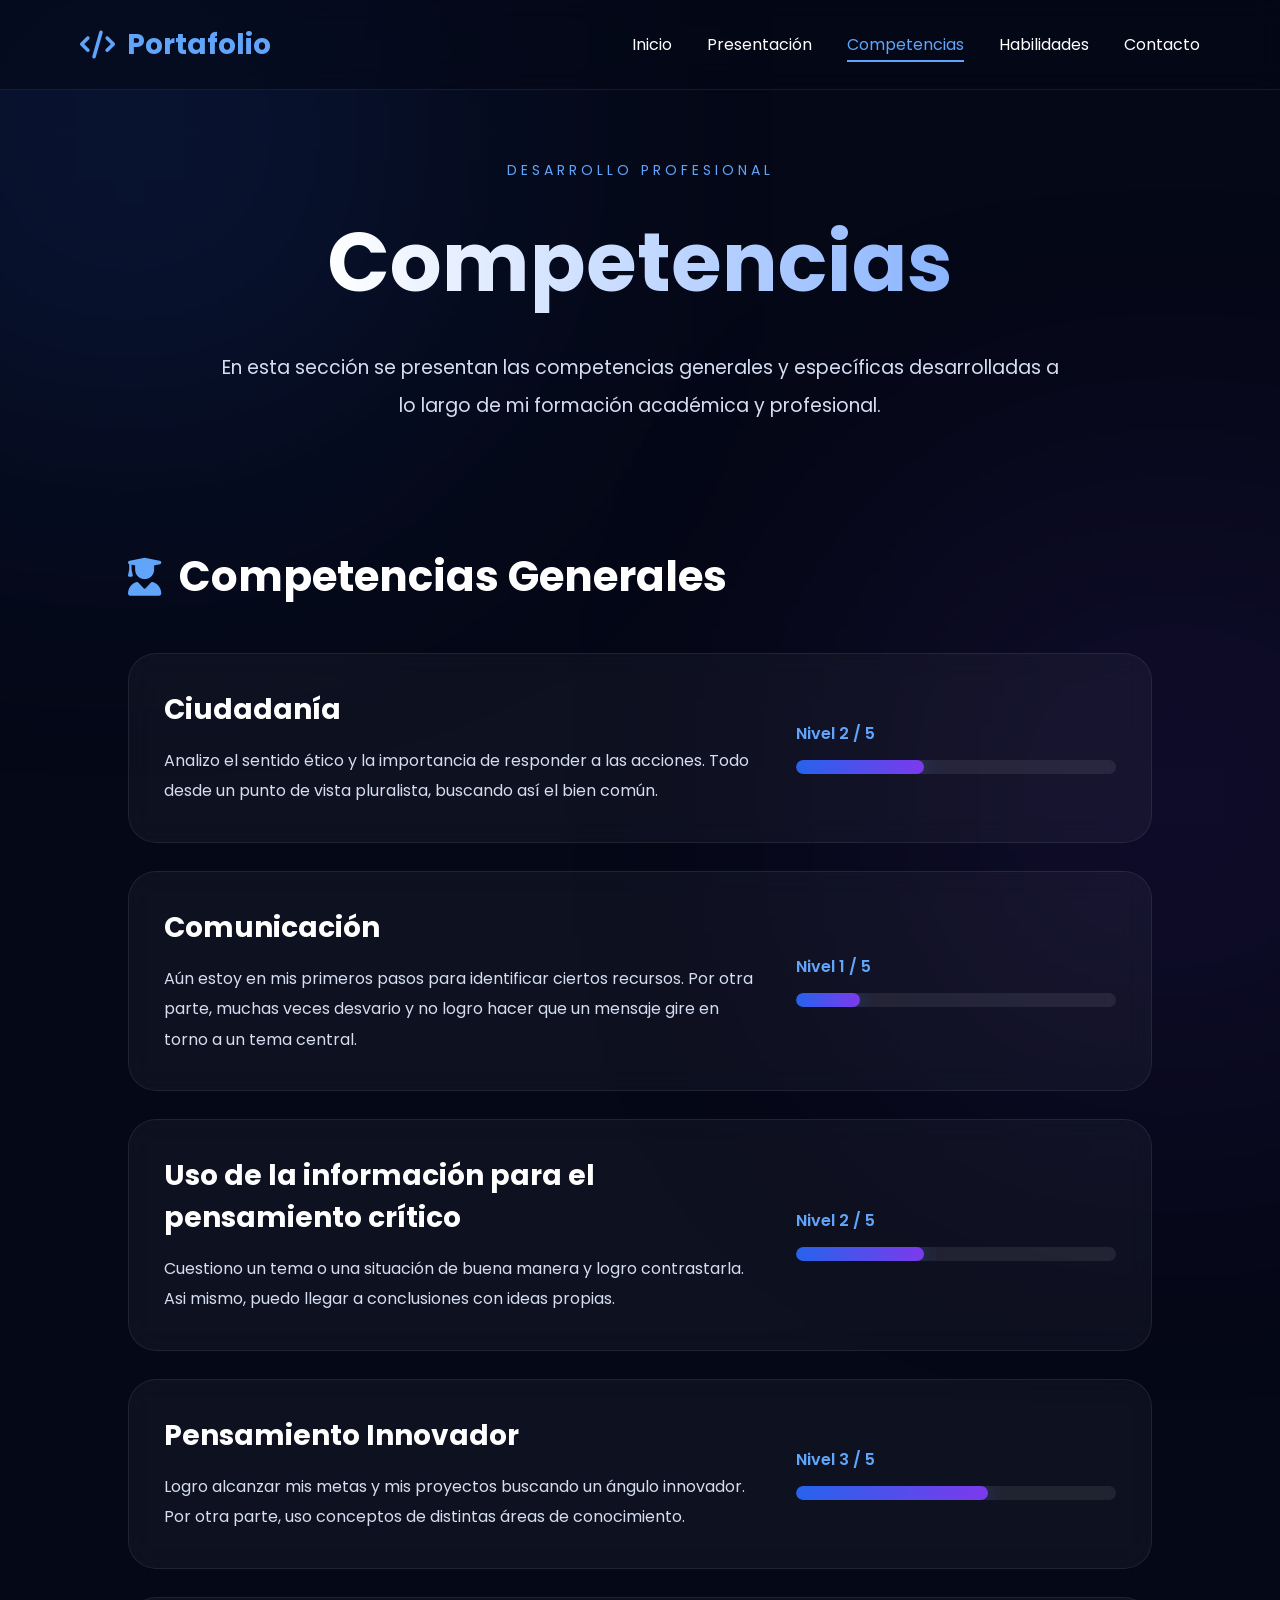
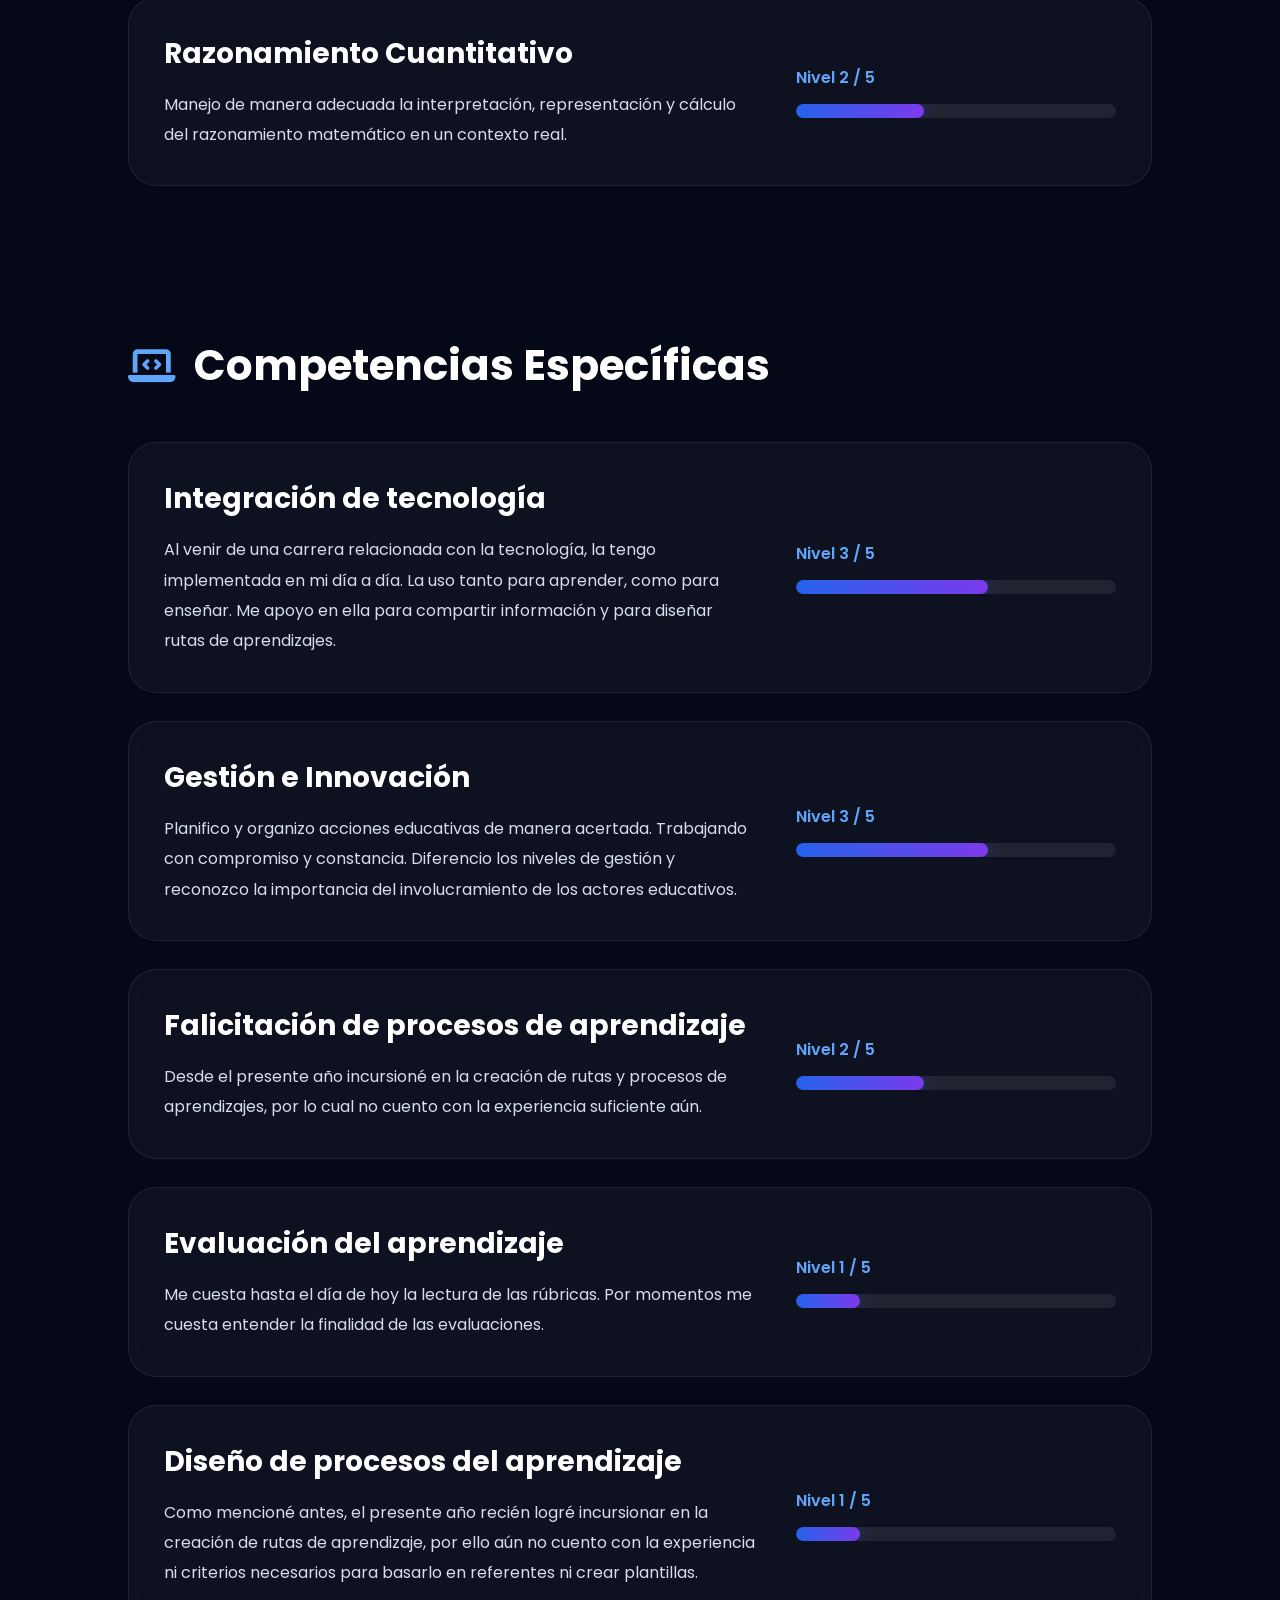
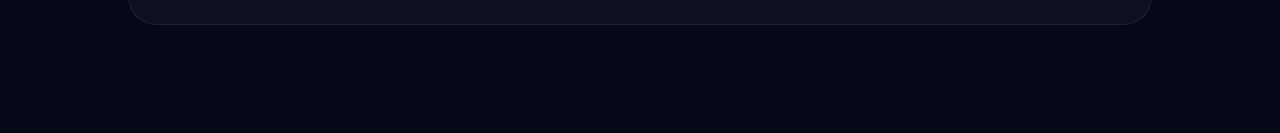
==== competencias.html @ c7a5d870 "Primera subida real Ahora si" ====
<!DOCTYPE html>
<html lang="es">
<head>

  <meta charset="UTF-8">

  <meta name="viewport" content="width=device-width, initial-scale=1.0">

  <title>Competencias | Portafolio Académico</title>

  <!-- CSS -->

  <link rel="stylesheet" href="competencias.css">

  <!-- FONT AWESOME -->

  <link rel="stylesheet"
  href="https://cdnjs.cloudflare.com/ajax/libs/font-awesome/6.5.2/css/all.min.css">

</head>

<body>

  <!-- ========================= -->
  <!-- HEADER -->
  <!-- ========================= -->

  <header>

    <div class="logo">

      <i class="fa-solid fa-code"></i>

      Portafolio

    </div>

    <nav>

      <ul>

        <li><a href="index.html">Inicio</a></li>

        <li><a href="presentacion.html">Presentación</a></li>

        <li><a href="competencias.html" class="active">Competencias</a></li>

        <li><a href="habilidades.html">Habilidades</a></li>

        <li><a href="contacto.html">Contacto</a></li>

      </ul>

    </nav>

  </header>

  <!-- ========================= -->
  <!-- HERO -->
  <!-- ========================= -->

  <section class="hero">

    <p class="mini-title">
      DESARROLLO PROFESIONAL
    </p>

    <h1>
      Competencias
    </h1>

    <p class="hero-description">

      En esta sección se presentan las competencias generales
      y específicas desarrolladas a lo largo de mi formación
      académica y profesional.

    </p>

  </section>

  <!-- ========================= -->
  <!-- COMPETENCIAS GENERALES -->
  <!-- ========================= -->

  <section class="competency-section">

    <div class="section-header">

      <i class="fa-solid fa-user-graduate"></i>

      <h2>
        Competencias Generales
      </h2>

    </div>

    <!-- CARD -->

    <div class="competency-card">

      <div class="competency-info">

        <h3>
          Ciudadanía
        </h3>

        <p>
          Analizo el sentido ético y la importancia de responder a las acciones.
          Todo desde un punto de vista pluralista, buscando así el bien común.
        </p>

      </div>

      <div class="competency-level">

        <span>
          Nivel 2 / 5
        </span>

        <div class="progress-bar">

          <div class="progress fill-2"></div>

        </div>

      </div>

    </div>

    <!-- CARD -->

    <div class="competency-card">

      <div class="competency-info">

        <h3>
          Comunicación
        </h3>

        <p>
          Aún estoy en mis primeros pasos para identificar ciertos recursos.
          Por otra parte, muchas veces desvario y no logro hacer que un mensaje gire en torno a un tema central.
        </p>

      </div>

      <div class="competency-level">

        <span>
          Nivel 1 / 5
        </span>

        <div class="progress-bar">

          <div class="progress fill-1"></div>

        </div>

      </div>

    </div>

    <!-- CARD -->

    <div class="competency-card">

      <div class="competency-info">

        <h3>
          Uso de la información para el pensamiento crítico
        </h3>

        <p>
          Cuestiono un tema o una situación de buena manera y logro contrastarla.
          Asi mismo, puedo llegar a conclusiones con ideas propias.
        </p>

      </div>

      <div class="competency-level">

        <span>
          Nivel 2 / 5
        </span>

        <div class="progress-bar">

          <div class="progress fill-2"></div>

        </div>

      </div>

    </div>

    <!-- CARD -->

    <div class="competency-card">

        <div class="competency-info">
  
          <h3>
            Pensamiento Innovador
          </h3>
  
          <p>
            Logro alcanzar mis metas y mis proyectos buscando un ángulo innovador.
            Por otra parte, uso conceptos de distintas áreas de conocimiento.
          </p>
  
        </div>
  
        <div class="competency-level">
  
          <span>
            Nivel 3 / 5
          </span>
  
          <div class="progress-bar">
  
            <div class="progress fill-3"></div>
  
          </div>
  
        </div>
  
      </div>

      <!-- CARD -->

    <div class="competency-card">

        <div class="competency-info">
  
          <h3>
            Razonamiento Cuantitativo
          </h3>
  
          <p>
            Manejo de manera adecuada la interpretación, representación y cálculo del razonamiento
            matemático en un contexto real.
          </p>
  
        </div>
  
        <div class="competency-level">
  
          <span>
            Nivel 2 / 5
          </span>
  
          <div class="progress-bar">
  
            <div class="progress fill-2"></div>
  
          </div>
  
        </div>
  
      </div>

  </section>

  <!-- ========================= -->
  <!-- COMPETENCIAS ESPECÍFICAS -->
  <!-- ========================= -->

  <section class="competency-section">

    <div class="section-header">

      <i class="fa-solid fa-laptop-code"></i>

      <h2>
        Competencias Específicas
      </h2>

    </div>

    <!-- CARD -->

    <div class="competency-card">

      <div class="competency-info">

        <h3>
          Integración de tecnología
        </h3>

        <p>
          Al venir de una carrera relacionada con la tecnología, la tengo implementada en mi día a día.
          La uso tanto para aprender, como para enseñar. Me apoyo en ella para compartir información
          y para diseñar rutas de aprendizajes.
        </p>

      </div>

      <div class="competency-level">

        <span>
          Nivel 3 / 5
        </span>

        <div class="progress-bar">

          <div class="progress fill-3"></div>

        </div>

      </div>

    </div>

    <!-- CARD -->

    <div class="competency-card">

      <div class="competency-info">

        <h3>
          Gestión e Innovación
        </h3>

        <p>
          Planifico y organizo acciones educativas de manera acertada. Trabajando con compromiso y constancia.
          Diferencio los niveles de gestión y reconozco la importancia del involucramiento
          de los actores educativos.
        </p>

      </div>

      <div class="competency-level">

        <span>
          Nivel 3 / 5
        </span>

        <div class="progress-bar">

          <div class="progress fill-3"></div>

        </div>

      </div>

    </div>

    <!-- CARD -->

    <div class="competency-card">

      <div class="competency-info">

        <h3>
          Falicitación de procesos de aprendizaje
        </h3>

        <p>
          Desde el presente año incursioné en la creación de rutas y procesos de aprendizajes, por
          lo cual no cuento con la experiencia suficiente aún.
        </p>

      </div>

      <div class="competency-level">

        <span>
          Nivel 2 / 5
        </span>

        <div class="progress-bar">

          <div class="progress fill-2"></div>

        </div>

      </div>

    </div>

    <div class="competency-card">

        <div class="competency-info">
  
          <h3>
            Evaluación del aprendizaje
          </h3>
  
          <p>
            Me cuesta hasta el día de hoy la lectura de las rúbricas.
            Por momentos me cuesta entender la finalidad de las evaluaciones.
          </p>
  
        </div>
  
        <div class="competency-level">
  
          <span>
            Nivel 1 / 5
          </span>
  
          <div class="progress-bar">
  
            <div class="progress fill-1"></div>
  
          </div>
  
        </div>
  
      </div>

      <div class="competency-card">

        <div class="competency-info">
  
          <h3>
            Diseño de procesos del aprendizaje
          </h3>
  
          <p>
            Como mencioné antes, el presente año recién logré incursionar en la creación de rutas
            de aprendizaje, por ello aún no cuento con la experiencia ni criterios necesarios para basarlo
            en referentes ni crear plantillas.
          </p>
  
        </div>
  
        <div class="competency-level">
  
          <span>
            Nivel 1 / 5
          </span>
  
          <div class="progress-bar">
  
            <div class="progress fill-1"></div>
  
          </div>
  
        </div>
  
      </div>

  </section>

</body>
</html>
---- competencias.css ----
/* ========================= */
/* GOOGLE FONT */
/* ========================= */

@import url('https://fonts.googleapis.com/css2?family=Poppins:wght@300;400;500;600;700;800&display=swap');

/* ========================= */
/* RESET */
/* ========================= */

*{
  margin:0;
  padding:0;
  box-sizing:border-box;
}

/* ========================= */
/* BODY */
/* ========================= */

body{

  font-family:'Poppins', sans-serif;

  background:#050816;

  color:white;

  overflow-x:hidden;

  position:relative;

}

/* ========================= */
/* BACKGROUND */
/* ========================= */

body::before{

  content:"";

  position:fixed;

  width:500px;
  height:500px;

  background:#2563eb;

  filter:blur(180px);

  top:-120px;
  left:-120px;

  opacity:0.22;

  z-index:-2;

}

body::after{

  content:"";

  position:fixed;

  width:450px;
  height:450px;

  background:#7c3aed;

  filter:blur(180px);

  bottom:-120px;
  right:-120px;

  opacity:0.18;

  z-index:-2;

}

/* ========================= */
/* HEADER */
/* ========================= */

header{

  width:100%;

  height:90px;

  display:flex;

  justify-content:space-between;

  align-items:center;

  padding:0 80px;

  position:fixed;

  top:0;
  left:0;

  z-index:1000;

  background:rgba(5,8,22,0.55);

  backdrop-filter:blur(14px);

  border-bottom:1px solid rgba(255,255,255,0.08);

}

/* ========================= */
/* LOGO */
/* ========================= */

.logo{

  display:flex;

  align-items:center;

  gap:12px;

  font-size:28px;

  font-weight:700;

  color:#60a5fa;

}

/* ========================= */
/* NAV */
/* ========================= */

nav ul{

  display:flex;

  gap:35px;

  list-style:none;

}

nav a{

  text-decoration:none;

  color:white;

  position:relative;

  transition:0.3s;

}

nav a::after{

  content:"";

  position:absolute;

  width:0%;

  height:2px;

  background:#60a5fa;

  left:0;

  bottom:-6px;

  transition:0.3s;

}

nav a:hover::after,
nav a.active::after{

  width:100%;

}

nav a:hover,
nav a.active{

  color:#60a5fa;

}

/* ========================= */
/* HERO */
/* ========================= */

.hero{

  min-height:55vh;

  display:flex;

  flex-direction:column;

  justify-content:center;

  align-items:center;

  text-align:center;

  padding:160px 10% 80px;

}

.mini-title{

  color:#60a5fa;

  letter-spacing:4px;

  font-size:14px;

  margin-bottom:20px;

}

.hero h1{

  font-size:82px;

  margin-bottom:25px;

  background:linear-gradient(to right,#fff,#8ab4ff);

  -webkit-background-clip:text;

  -webkit-text-fill-color:transparent;

}

.hero-description{

  max-width:850px;

  line-height:2;

  color:#d4def0;

  font-size:19px;

}

/* ========================= */
/* SECTION */
/* ========================= */

.competency-section{

  padding:40px 10% 80px;

}

/* ========================= */
/* SECTION HEADER */
/* ========================= */

.section-header{

  display:flex;

  align-items:center;

  gap:18px;

  margin-bottom:45px;

}

.section-header i{

  font-size:38px;

  color:#60a5fa;

}

.section-header h2{

  font-size:42px;

}

/* ========================= */
/* CARD */
/* ========================= */

.competency-card{

  background:rgba(255,255,255,0.04);

  border:1px solid rgba(255,255,255,0.08);

  border-radius:28px;

  padding:35px;

  margin-bottom:28px;

  display:flex;

  justify-content:space-between;

  align-items:center;

  gap:40px;

  transition:0.4s;

  backdrop-filter:blur(14px);

}

.competency-card:hover{

  transform:translateY(-8px);

  border-color:#60a5fa;

  box-shadow:
  0 15px 40px rgba(37,99,235,0.2);

}

/* ========================= */
/* INFO */
/* ========================= */

.competency-info{

  flex:1;

}

.competency-info h3{

  font-size:28px;

  margin-bottom:15px;

}

.competency-info p{

  color:#d4def0;

  line-height:1.9;

}

/* ========================= */
/* LEVEL */
/* ========================= */

.competency-level{

  width:320px;

}

.competency-level span{

  display:block;

  margin-bottom:14px;

  color:#60a5fa;

  font-weight:600;

}

/* ========================= */
/* BAR */
/* ========================= */

.progress-bar{

  width:100%;

  height:14px;

  border-radius:20px;

  background:rgba(255,255,255,0.08);

  overflow:hidden;

}

.progress{

  height:100%;

  border-radius:20px;

  background:
  linear-gradient(
  90deg,
  #2563eb,
  #7c3aed);

  box-shadow:
  0 0 20px rgba(37,99,235,0.45);

}

/* ========================= */
/* LEVELS */
/* ========================= */

.fill-1{
  width:20%;
}

.fill-2{
  width:40%;
}

.fill-3{
  width:60%;
}

.fill-4{
  width:80%;
}

.fill-5{
  width:100%;
}

/* ========================= */
/* RESPONSIVE */
/* ========================= */

@media(max-width:900px){

  .competency-card{

    flex-direction:column;

    align-items:flex-start;

  }

  .competency-level{

    width:100%;

  }

}

@media(max-width:700px){

  header{

    padding:0 25px;

  }

  nav ul{

    gap:18px;

  }

  .hero h1{

    font-size:52px;

  }

  .section-header h2{

    font-size:30px;

  }

}
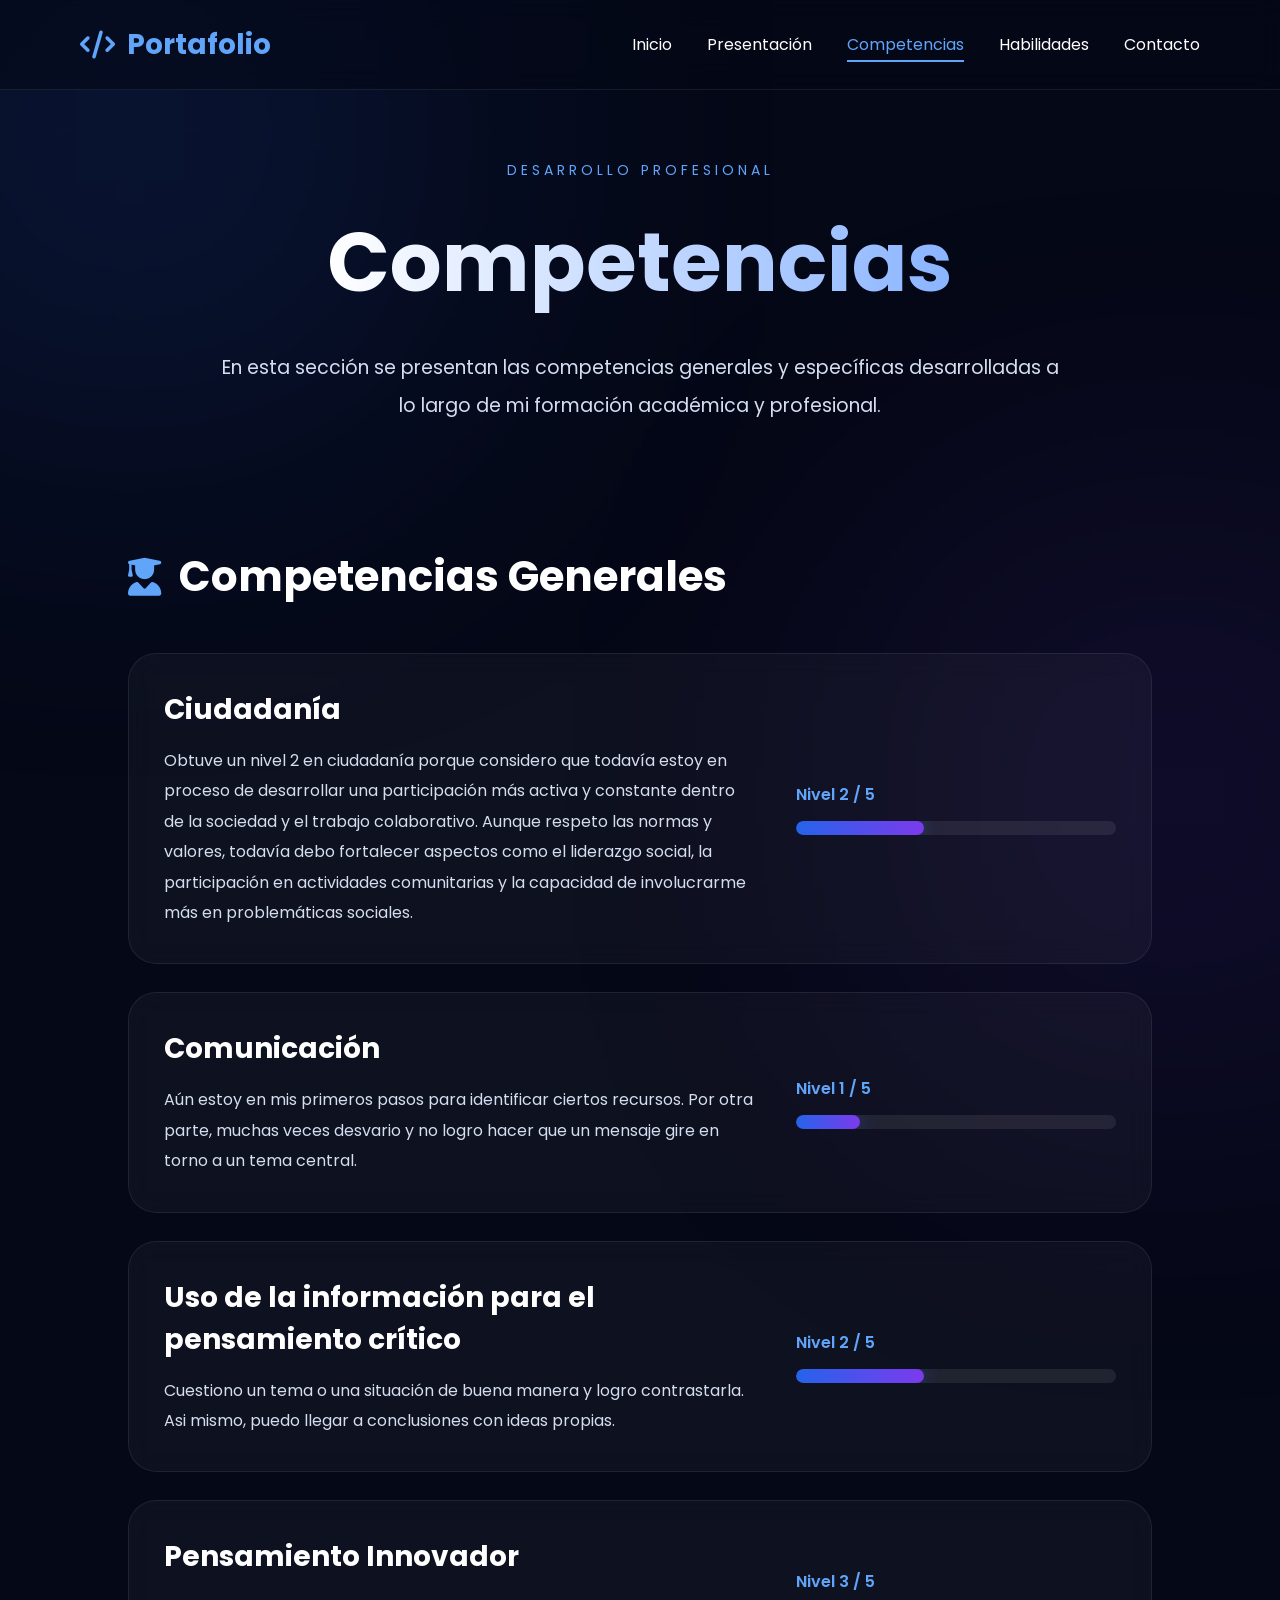
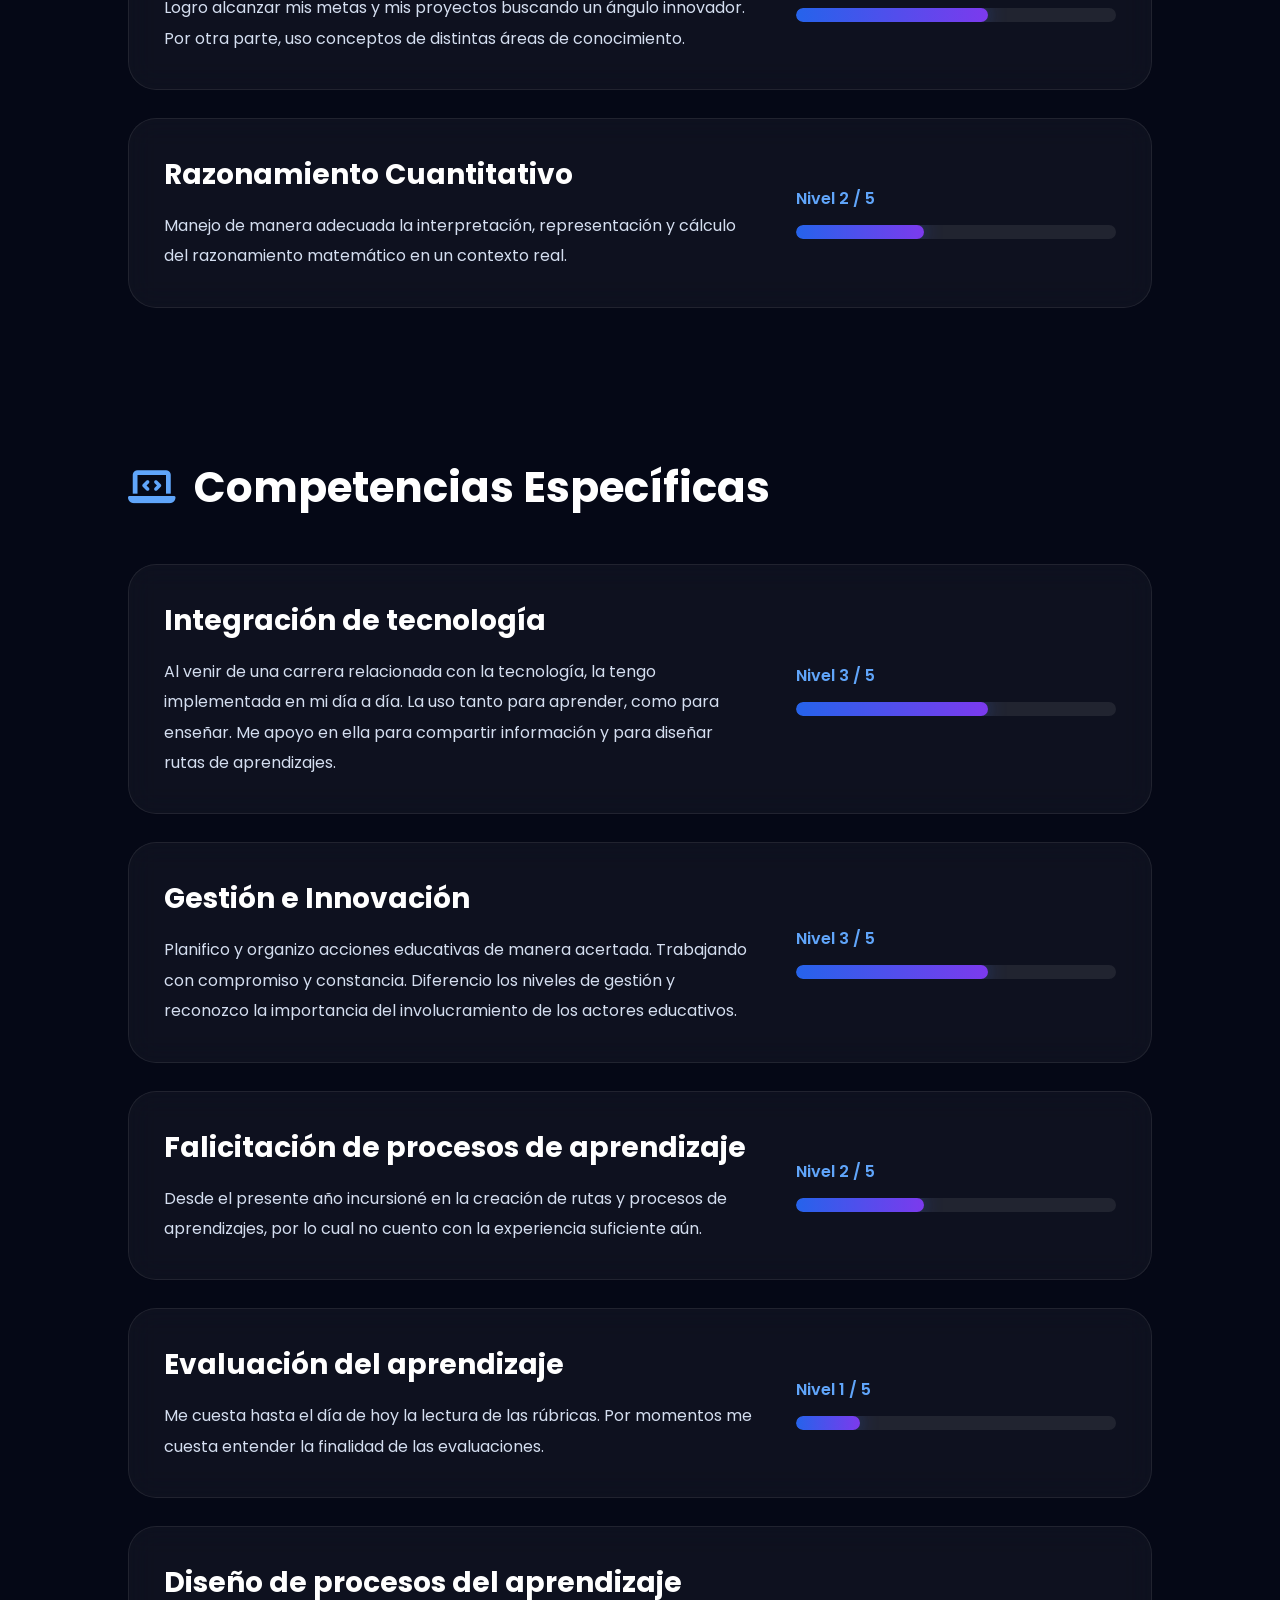
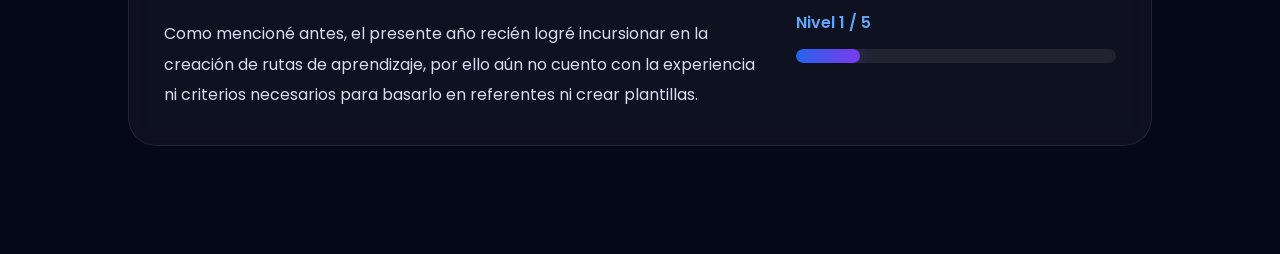
==== commit cadb7afb: "Update competencias.html" ====
--- a/competencias.html
+++ b/competencias.html
@@ -106,8 +106,8 @@
         </h3>
 
         <p>
-          Analizo el sentido ético y la importancia de responder a las acciones.
-          Todo desde un punto de vista pluralista, buscando así el bien común.
+          Obtuve un nivel 2 en ciudadanía porque considero que todavía estoy en proceso de desarrollar una participación más activa y constante dentro de la sociedad y el trabajo colaborativo.
+Aunque respeto las normas y valores, todavía debo fortalecer aspectos como el liderazgo social, la participación en actividades comunitarias y la capacidad de involucrarme más en problemáticas sociales.
         </p>
 
       </div>
@@ -445,4 +445,4 @@
   </section>
 
 </body>
-</html>+</html>
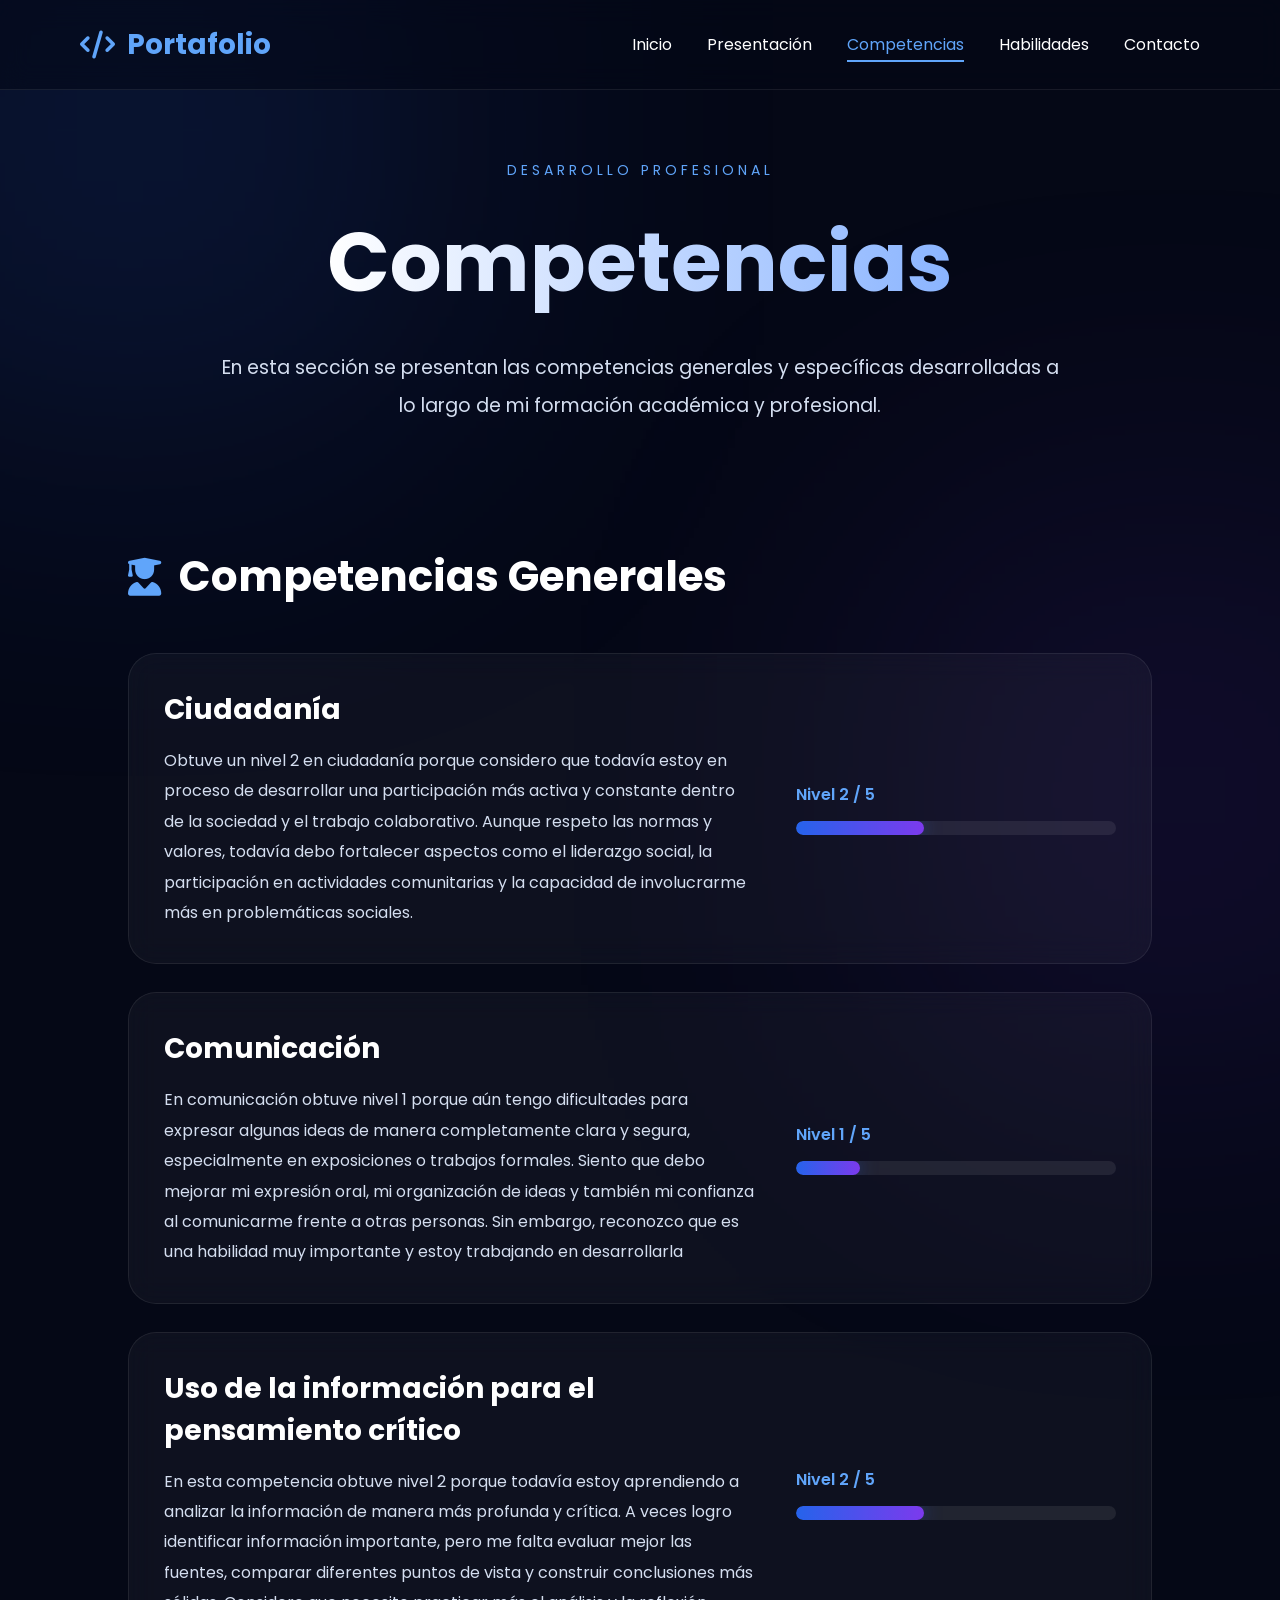
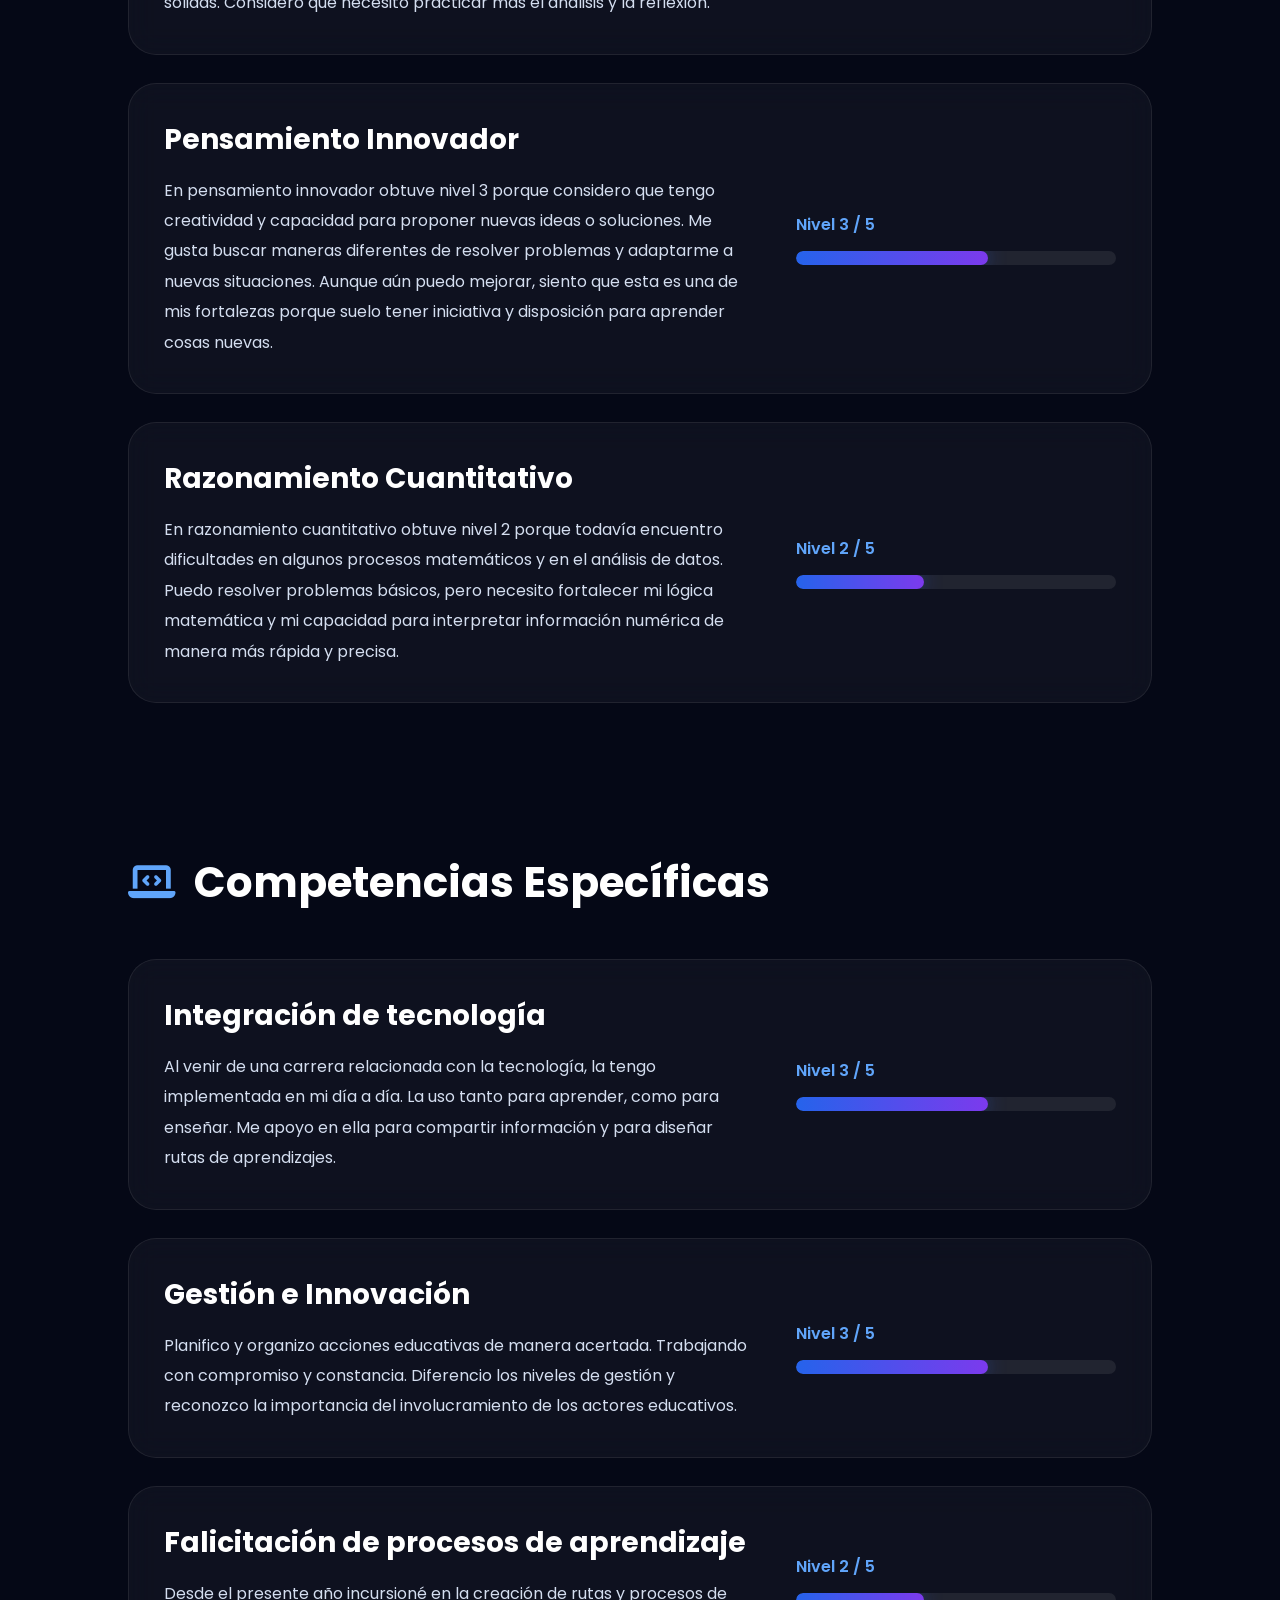
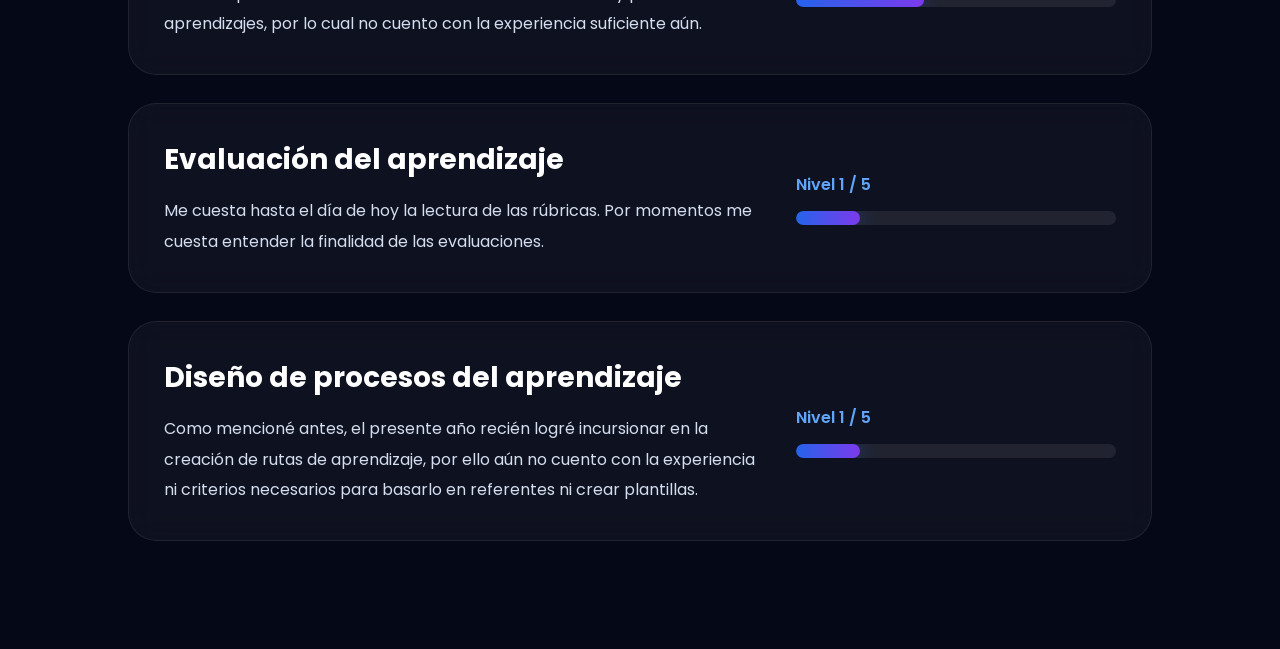
==== commit 650a32a0: "Update competencias.html" ====
--- a/competencias.html
+++ b/competencias.html
@@ -139,8 +139,9 @@
         </h3>
 
         <p>
-          Aún estoy en mis primeros pasos para identificar ciertos recursos.
-          Por otra parte, muchas veces desvario y no logro hacer que un mensaje gire en torno a un tema central.
+          En comunicación obtuve nivel 1 porque aún tengo dificultades para expresar algunas ideas de manera completamente clara y segura, especialmente en exposiciones o trabajos formales.
+Siento que debo mejorar mi expresión oral, mi organización de ideas y también mi confianza al comunicarme frente a otras personas.
+Sin embargo, reconozco que es una habilidad muy importante y estoy trabajando en desarrollarla
         </p>
 
       </div>
@@ -172,8 +173,9 @@
         </h3>
 
         <p>
-          Cuestiono un tema o una situación de buena manera y logro contrastarla.
-          Asi mismo, puedo llegar a conclusiones con ideas propias.
+          En esta competencia obtuve nivel 2 porque todavía estoy aprendiendo a analizar la información de manera más profunda y crítica.
+A veces logro identificar información importante, pero me falta evaluar mejor las fuentes, comparar diferentes puntos de vista y construir conclusiones más sólidas.
+Considero que necesito practicar más el análisis y la reflexión.
         </p>
 
       </div>
@@ -205,8 +207,9 @@
           </h3>
   
           <p>
-            Logro alcanzar mis metas y mis proyectos buscando un ángulo innovador.
-            Por otra parte, uso conceptos de distintas áreas de conocimiento.
+            En pensamiento innovador obtuve nivel 3 porque considero que tengo creatividad y capacidad para proponer nuevas ideas o soluciones.
+Me gusta buscar maneras diferentes de resolver problemas y adaptarme a nuevas situaciones.
+Aunque aún puedo mejorar, siento que esta es una de mis fortalezas porque suelo tener iniciativa y disposición para aprender cosas nuevas.
           </p>
   
         </div>
@@ -238,8 +241,8 @@
           </h3>
   
           <p>
-            Manejo de manera adecuada la interpretación, representación y cálculo del razonamiento
-            matemático en un contexto real.
+            En razonamiento cuantitativo obtuve nivel 2 porque todavía encuentro dificultades en algunos procesos matemáticos y en el análisis de datos.
+Puedo resolver problemas básicos, pero necesito fortalecer mi lógica matemática y mi capacidad para interpretar información numérica de manera más rápida y precisa.
           </p>
   
         </div>
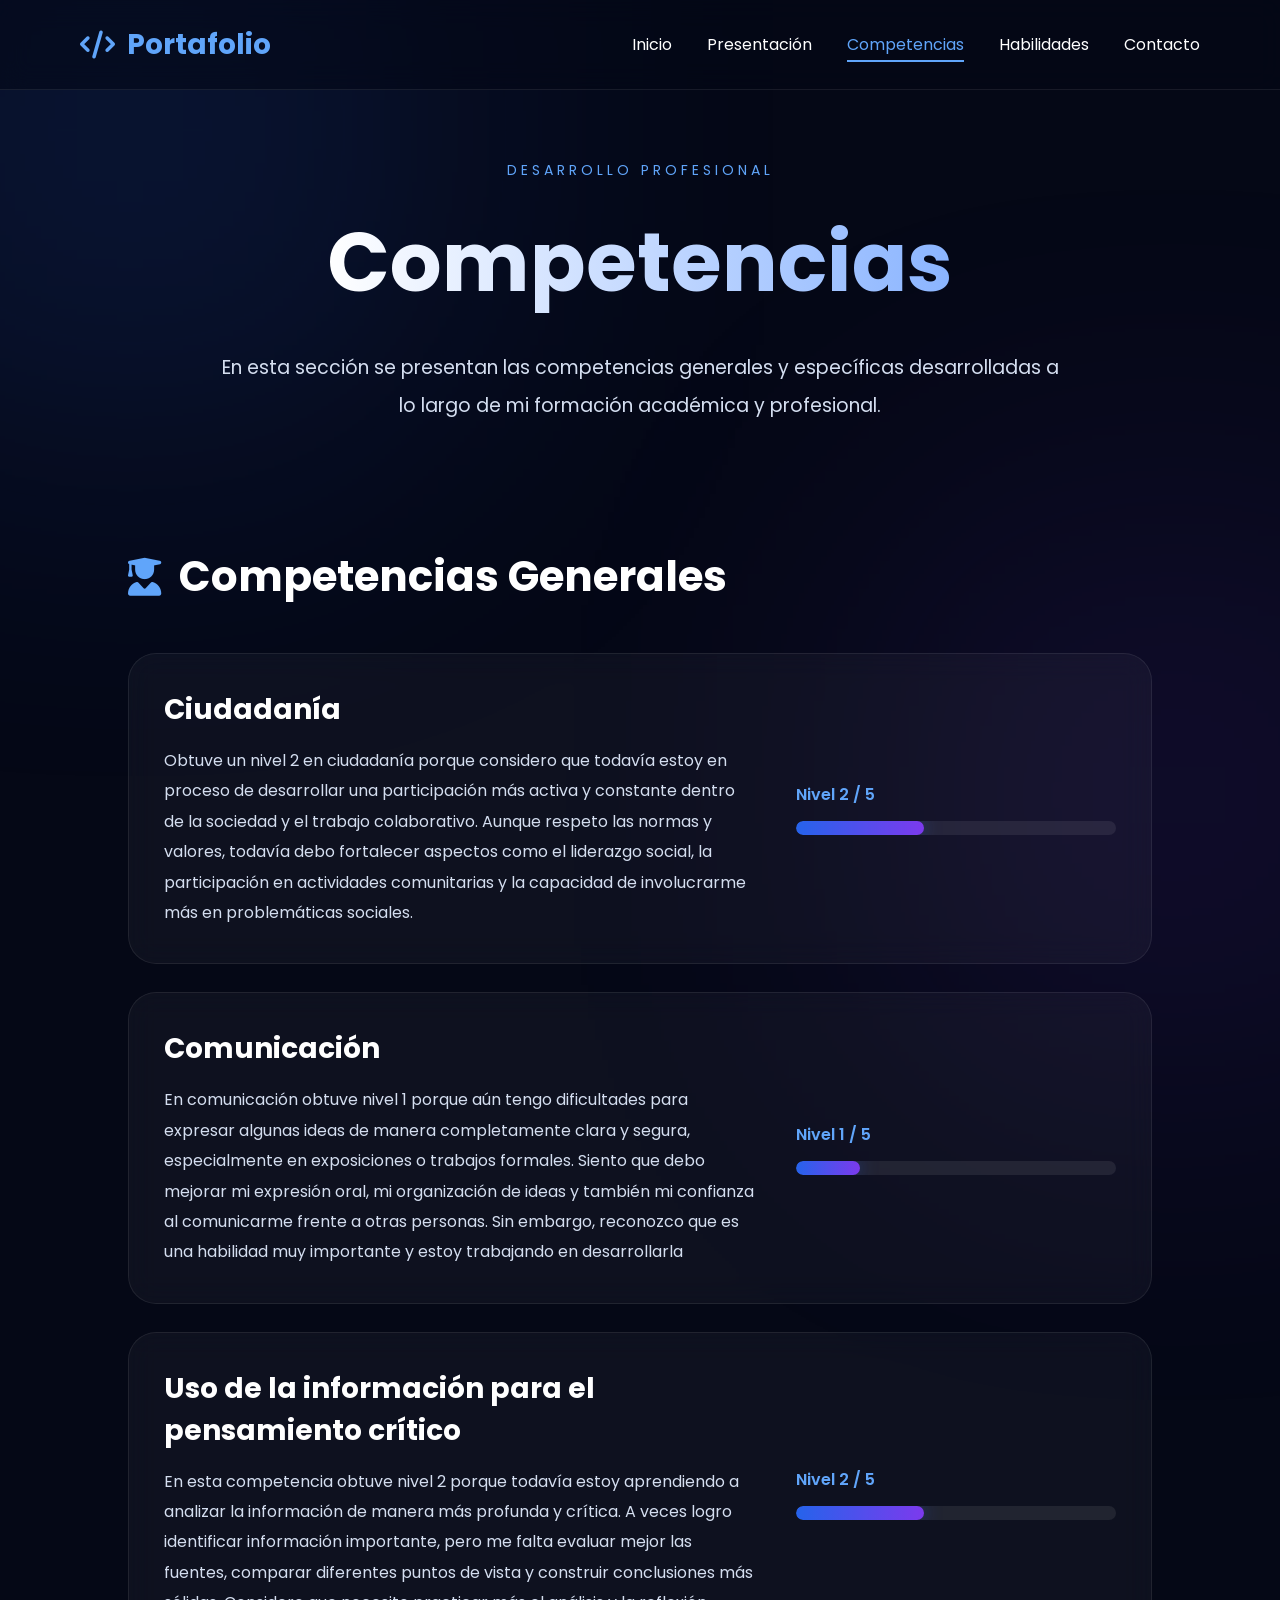
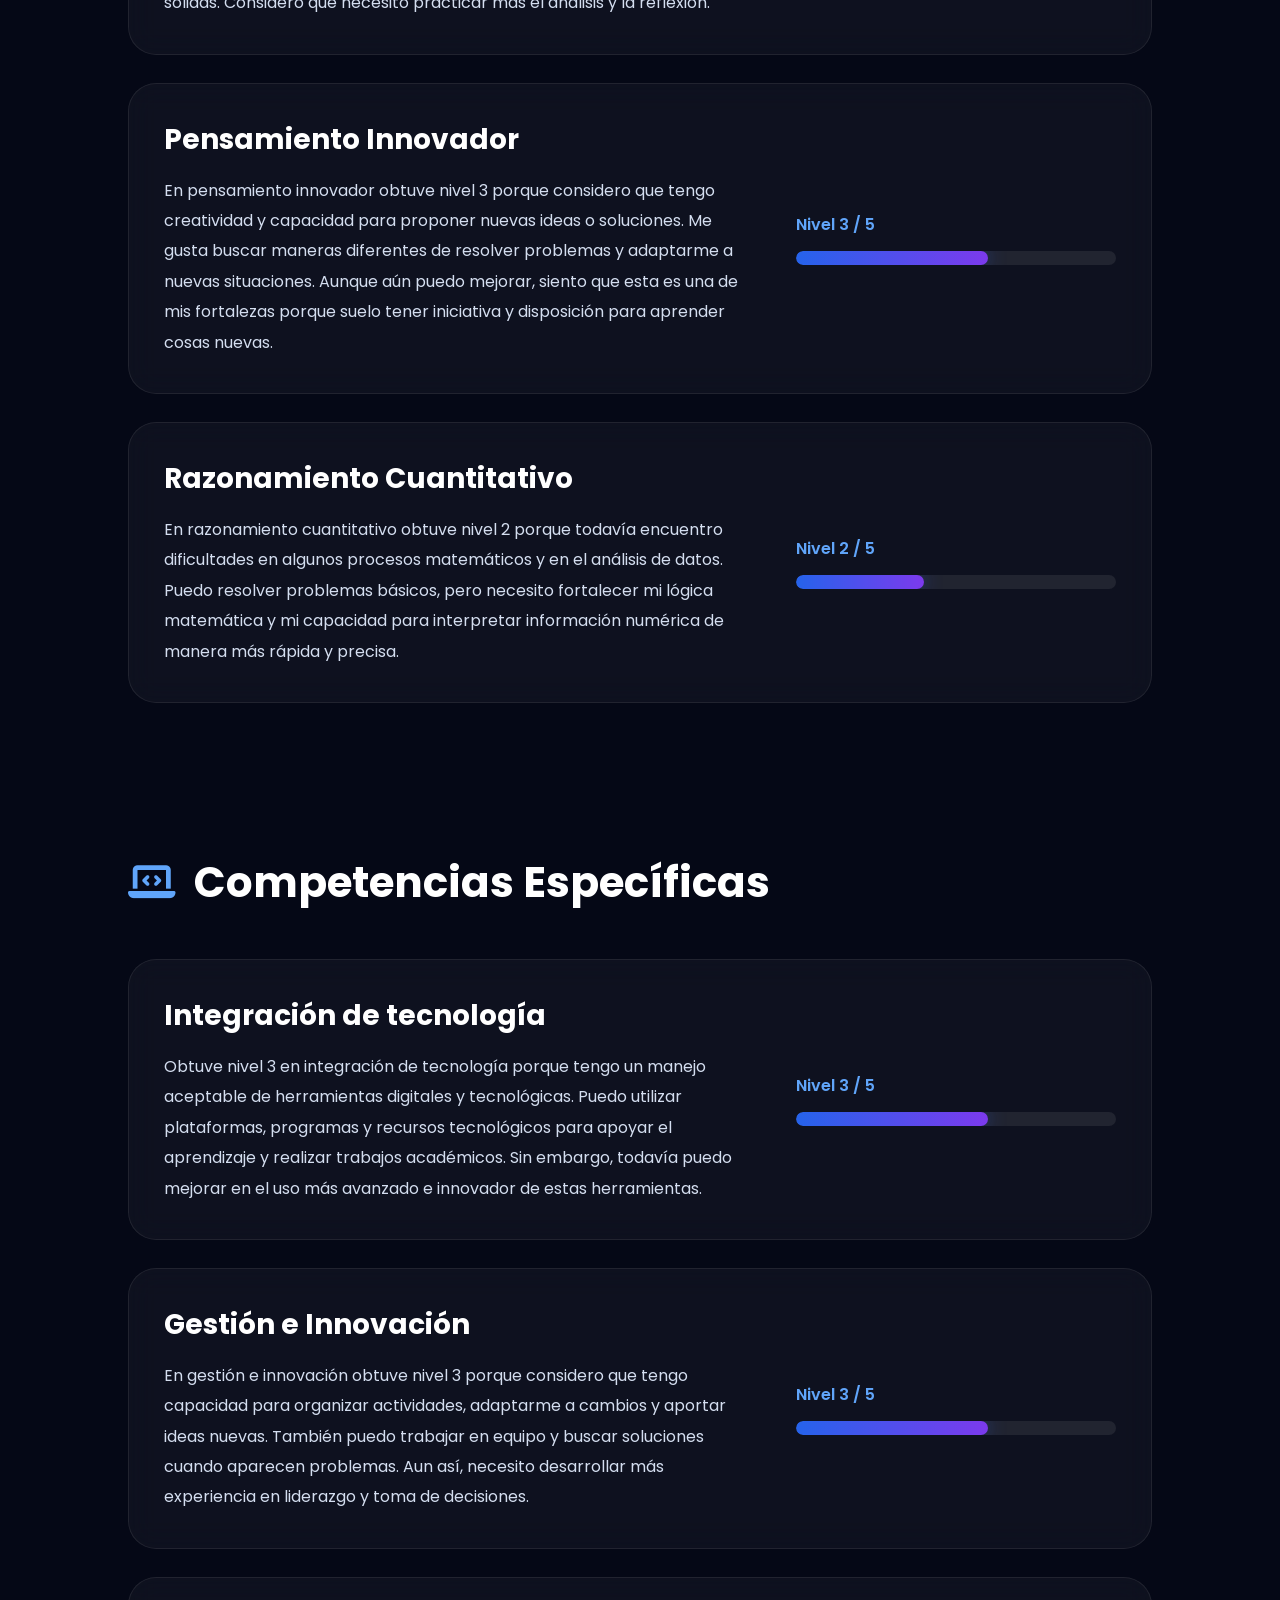
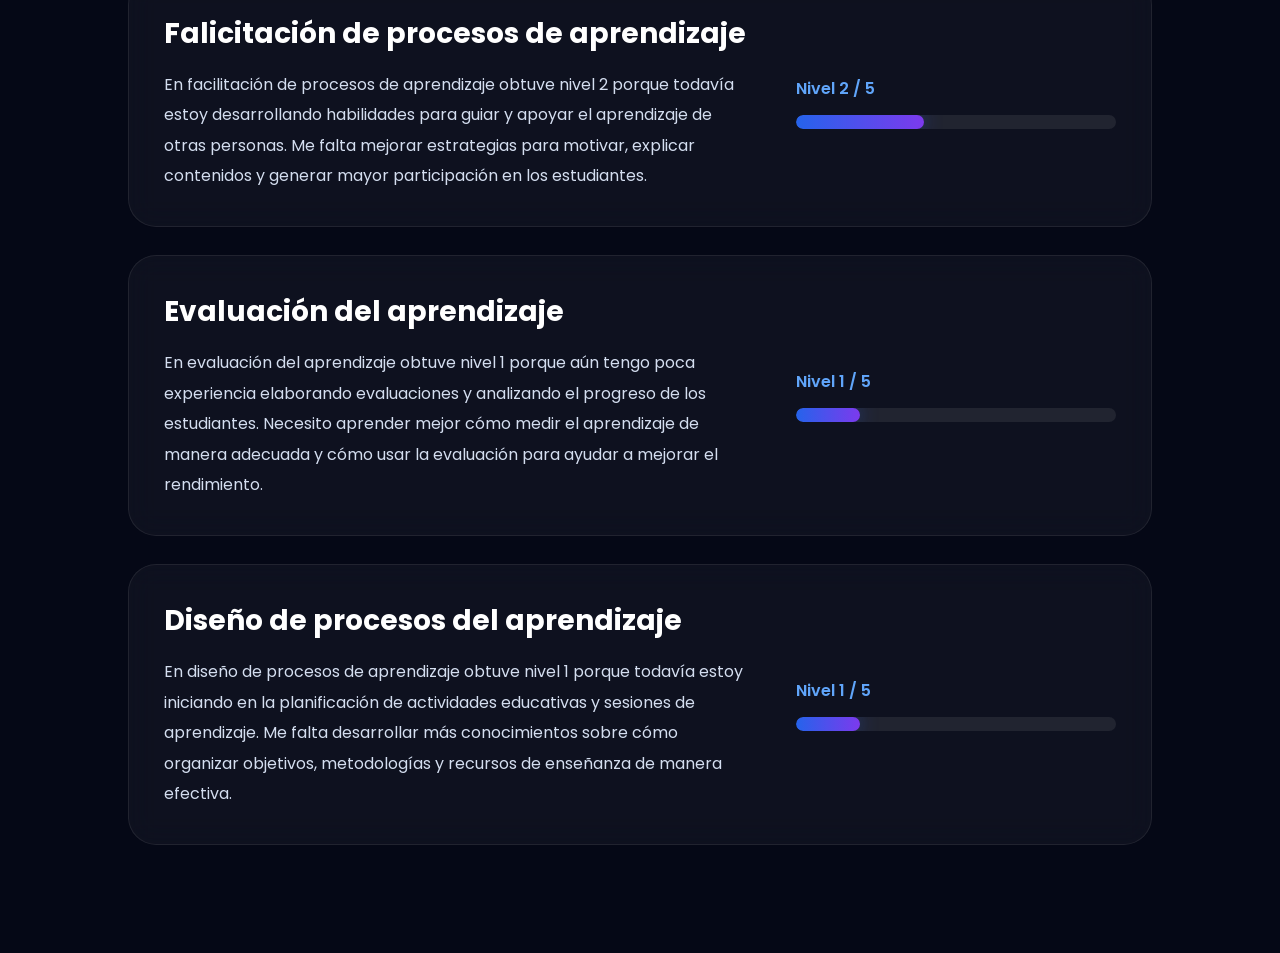
==== commit 52f373a9: "Update competencias.html" ====
--- a/competencias.html
+++ b/competencias.html
@@ -292,9 +292,9 @@
         </h3>
 
         <p>
-          Al venir de una carrera relacionada con la tecnología, la tengo implementada en mi día a día.
-          La uso tanto para aprender, como para enseñar. Me apoyo en ella para compartir información
-          y para diseñar rutas de aprendizajes.
+          Obtuve nivel 3 en integración de tecnología porque tengo un manejo aceptable de herramientas digitales y tecnológicas.
+Puedo utilizar plataformas, programas y recursos tecnológicos para apoyar el aprendizaje y realizar trabajos académicos.
+Sin embargo, todavía puedo mejorar en el uso más avanzado e innovador de estas herramientas.
         </p>
 
       </div>
@@ -326,9 +326,9 @@
         </h3>
 
         <p>
-          Planifico y organizo acciones educativas de manera acertada. Trabajando con compromiso y constancia.
-          Diferencio los niveles de gestión y reconozco la importancia del involucramiento
-          de los actores educativos.
+          En gestión e innovación obtuve nivel 3 porque considero que tengo capacidad para organizar actividades, adaptarme a cambios y aportar ideas nuevas.
+También puedo trabajar en equipo y buscar soluciones cuando aparecen problemas.
+Aun así, necesito desarrollar más experiencia en liderazgo y toma de decisiones.
         </p>
 
       </div>
@@ -360,8 +360,8 @@
         </h3>
 
         <p>
-          Desde el presente año incursioné en la creación de rutas y procesos de aprendizajes, por
-          lo cual no cuento con la experiencia suficiente aún.
+          En facilitación de procesos de aprendizaje obtuve nivel 2 porque todavía estoy desarrollando habilidades para guiar y apoyar el aprendizaje de otras personas.
+Me falta mejorar estrategias para motivar, explicar contenidos y generar mayor participación en los estudiantes.
         </p>
 
       </div>
@@ -391,8 +391,8 @@
           </h3>
   
           <p>
-            Me cuesta hasta el día de hoy la lectura de las rúbricas.
-            Por momentos me cuesta entender la finalidad de las evaluaciones.
+            En evaluación del aprendizaje obtuve nivel 1 porque aún tengo poca experiencia elaborando evaluaciones y analizando el progreso de los estudiantes.
+Necesito aprender mejor cómo medir el aprendizaje de manera adecuada y cómo usar la evaluación para ayudar a mejorar el rendimiento.
           </p>
   
         </div>
@@ -422,9 +422,8 @@
           </h3>
   
           <p>
-            Como mencioné antes, el presente año recién logré incursionar en la creación de rutas
-            de aprendizaje, por ello aún no cuento con la experiencia ni criterios necesarios para basarlo
-            en referentes ni crear plantillas.
+            En diseño de procesos de aprendizaje obtuve nivel 1 porque todavía estoy iniciando en la planificación de actividades educativas y sesiones de aprendizaje.
+Me falta desarrollar más conocimientos sobre cómo organizar objetivos, metodologías y recursos de enseñanza de manera efectiva.
           </p>
   
         </div>
